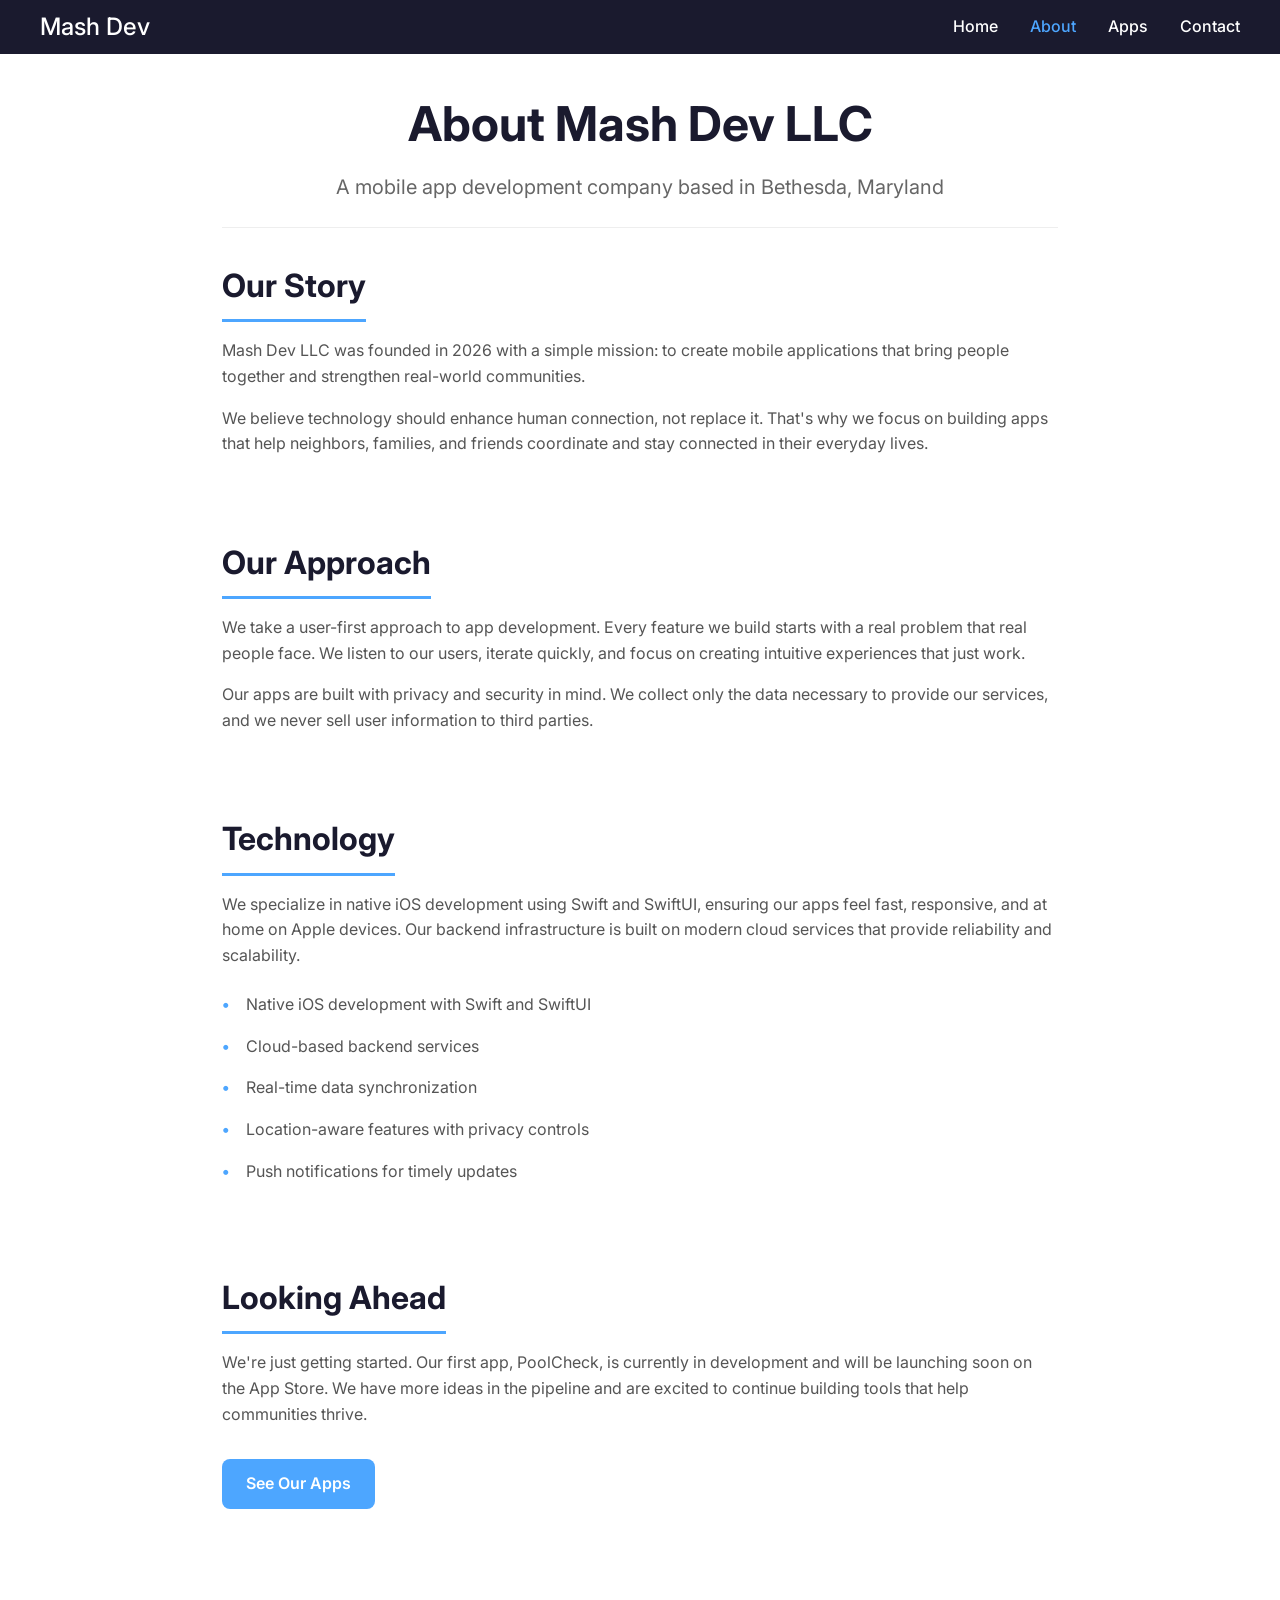
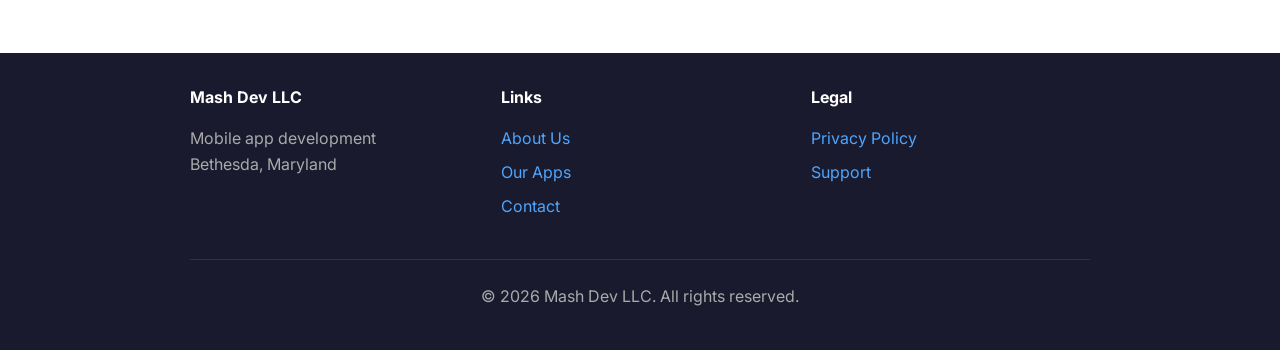
==== about.html @ f5e0c76d "Initial commit — mashdev.dev static site" ====
<!DOCTYPE html>
<html lang="en">
<head>
    <meta charset="UTF-8">
    <meta name="viewport" content="width=device-width, initial-scale=1.0">
    <title>About Us - Mash Dev LLC</title>
    <link rel="stylesheet" href="styles.css">
    <link rel="preconnect" href="https://fonts.googleapis.com">
    <link rel="preconnect" href="https://fonts.gstatic.com" crossorigin>
    <link href="https://fonts.googleapis.com/css2?family=Inter:wght@400;500;600;700&display=swap" rel="stylesheet">
</head>
<body>
    <header>
        <nav>
            <div class="logo"><a href="index.html">Mash Dev</a></div>
            <ul>
                <li><a href="index.html">Home</a></li>
                <li><a href="about.html" class="active">About</a></li>
                <li><a href="apps.html">Apps</a></li>
                <li><a href="contact.html">Contact</a></li>
            </ul>
        </nav>
    </header>

    <main>
        <section id="hero">
            <h1>About Mash Dev LLC</h1>
            <p class="tagline">A mobile app development company based in Bethesda, Maryland</p>
        </section>

        <section class="about-content">
            <h2>Our Story</h2>
            <p>Mash Dev LLC was founded in 2026 with a simple mission: to create mobile applications that bring people together and strengthen real-world communities.</p>
            <p>We believe technology should enhance human connection, not replace it. That's why we focus on building apps that help neighbors, families, and friends coordinate and stay connected in their everyday lives.</p>
        </section>

        <section class="about-content">
            <h2>Our Approach</h2>
            <p>We take a user-first approach to app development. Every feature we build starts with a real problem that real people face. We listen to our users, iterate quickly, and focus on creating intuitive experiences that just work.</p>
            <p>Our apps are built with privacy and security in mind. We collect only the data necessary to provide our services, and we never sell user information to third parties.</p>
        </section>

        <section class="about-content">
            <h2>Technology</h2>
            <p>We specialize in native iOS development using Swift and SwiftUI, ensuring our apps feel fast, responsive, and at home on Apple devices. Our backend infrastructure is built on modern cloud services that provide reliability and scalability.</p>
            <ul class="tech-list">
                <li>Native iOS development with Swift and SwiftUI</li>
                <li>Cloud-based backend services</li>
                <li>Real-time data synchronization</li>
                <li>Location-aware features with privacy controls</li>
                <li>Push notifications for timely updates</li>
            </ul>
        </section>

        <section class="about-content">
            <h2>Looking Ahead</h2>
            <p>We're just getting started. Our first app, PoolCheck, is currently in development and will be launching soon on the App Store. We have more ideas in the pipeline and are excited to continue building tools that help communities thrive.</p>
            <a href="apps.html" class="btn">See Our Apps</a>
        </section>
    </main>

    <footer>
        <div class="footer-content">
            <div class="footer-section">
                <h4>Mash Dev LLC</h4>
                <p>Mobile app development<br>Bethesda, Maryland</p>
            </div>
            <div class="footer-section">
                <h4>Links</h4>
                <ul>
                    <li><a href="about.html">About Us</a></li>
                    <li><a href="apps.html">Our Apps</a></li>
                    <li><a href="contact.html">Contact</a></li>
                </ul>
            </div>
            <div class="footer-section">
                <h4>Legal</h4>
                <ul>
                    <li><a href="privacy.html">Privacy Policy</a></li>
                    <li><a href="support.html">Support</a></li>
                </ul>
            </div>
        </div>
        <div class="footer-bottom">
            <p>&copy; 2026 Mash Dev LLC. All rights reserved.</p>
        </div>
    </footer>
</body>
</html>
---- styles.css ----
* {
    margin: 0;
    padding: 0;
    box-sizing: border-box;
}

body {
    font-family: 'Inter', -apple-system, BlinkMacSystemFont, 'Segoe UI', Roboto, sans-serif;
    line-height: 1.6;
    color: #333;
    background-color: #fff;
}

header {
    background: #1a1a2e;
    padding: 0.5rem 2rem;
    position: sticky;
    top: 0;
    z-index: 100;
}

nav {
    max-width: 1200px;
    margin: 0 auto;
    display: flex;
    justify-content: space-between;
    align-items: center;
}

.logo {
    font-size: 1.5rem;
    font-weight: 700;
    color: #fff;
}

.nav-logo {
    height: 18px;
    width: auto;
}

nav ul {
    display: flex;
    list-style: none;
    gap: 2rem;
}

nav a {
    color: #fff;
    text-decoration: none;
    font-weight: 500;
    transition: color 0.3s;
}

nav a:hover {
    color: #4da6ff;
}

main {
    max-width: 900px;
    margin: 0 auto;
    padding: 2rem;
}

section {
    margin-bottom: 4rem;
    padding-top: 2rem;
}

#hero {
    text-align: center;
    padding: 0.5rem 0 !important;
    padding-top: 0 !important;
    margin-bottom: 0;
    border-bottom: 1px solid #eee;
}

.hero-logo {
    max-width: 585px;
    height: auto;
    margin-bottom: 0;
}

#hero h1 {
    font-size: 3rem;
    color: #1a1a2e;
    margin-bottom: 0.5rem;
}

.tagline {
    font-size: 1.25rem;
    color: #666;
}

h2 {
    font-size: 2rem;
    color: #1a1a2e;
    margin-bottom: 1.5rem;
    padding-bottom: 0.5rem;
    border-bottom: 3px solid #4da6ff;
    display: inline-block;
}

p {
    margin-bottom: 1rem;
    color: #555;
}

.app-card {
    background: #f8f9fa;
    border-radius: 12px;
    padding: 2rem;
    display: flex;
    gap: 2rem;
    align-items: flex-start;
}

.app-icon {
    font-size: 4rem;
    background: linear-gradient(135deg, #4da6ff, #1a1a2e);
    border-radius: 20px;
    width: 100px;
    height: 100px;
    display: flex;
    align-items: center;
    justify-content: center;
    flex-shrink: 0;
}

.app-info h3 {
    font-size: 1.5rem;
    color: #1a1a2e;
    margin-bottom: 0.25rem;
}

.app-status {
    display: inline-block;
    background: #4da6ff;
    color: #fff;
    padding: 0.25rem 0.75rem;
    border-radius: 20px;
    font-size: 0.875rem;
    font-weight: 500;
    margin-bottom: 1rem;
}

.features {
    list-style: none;
    margin-top: 1rem;
}

.features li {
    padding: 0.5rem 0;
    padding-left: 1.5rem;
    position: relative;
    color: #555;
}

.features li::before {
    content: "✓";
    position: absolute;
    left: 0;
    color: #4da6ff;
    font-weight: bold;
}

#contact {
    background: #f8f9fa;
    padding: 2rem;
    border-radius: 12px;
}

.contact-info {
    margin-bottom: 1.5rem;
}

.contact-info p {
    margin-bottom: 0.5rem;
}

.contact-info a {
    color: #4da6ff;
    text-decoration: none;
}

.contact-info a:hover {
    text-decoration: underline;
}

.contact-note {
    font-size: 0.9rem;
    color: #777;
}

footer {
    background: #1a1a2e;
    color: #fff;
    text-align: center;
    padding: 2rem;
    margin-top: 4rem;
}

footer p {
    color: #aaa;
    margin-bottom: 0.5rem;
}

footer a {
    color: #4da6ff;
    text-decoration: none;
}

footer a:hover {
    text-decoration: underline;
}

/* Multi-column footer */
.footer-content {
    max-width: 900px;
    margin: 0 auto;
    display: grid;
    grid-template-columns: repeat(3, 1fr);
    gap: 2rem;
    text-align: left;
    padding-bottom: 2rem;
    border-bottom: 1px solid #333;
}

.footer-section h4 {
    color: #fff;
    margin-bottom: 1rem;
    font-size: 1rem;
}

.footer-section ul {
    list-style: none;
}

.footer-section li {
    margin-bottom: 0.5rem;
}

.footer-bottom {
    padding-top: 1.5rem;
}

/* Buttons */
.btn {
    display: inline-block;
    background: #4da6ff;
    color: #fff;
    padding: 0.75rem 1.5rem;
    border-radius: 8px;
    text-decoration: none;
    font-weight: 600;
    transition: background 0.3s;
    margin-top: 1rem;
}

.btn:hover {
    background: #3a8fd9;
    text-decoration: none;
}

/* Nav active state */
nav a.active {
    color: #4da6ff;
}

.logo a {
    color: #fff;
    text-decoration: none;
}

/* About page */
.about-content {
    margin-bottom: 3rem;
}

.about-content h2 {
    margin-bottom: 1rem;
}

.tech-list {
    list-style: none;
    margin-top: 1rem;
}

.tech-list li {
    padding: 0.5rem 0;
    padding-left: 1.5rem;
    position: relative;
    color: #555;
}

.tech-list li::before {
    content: "•";
    position: absolute;
    left: 0;
    color: #4da6ff;
    font-weight: bold;
}

/* Apps page */
.app-detail {
    margin-bottom: 3rem;
}

.app-header {
    display: flex;
    align-items: center;
    gap: 1.5rem;
    margin-bottom: 2rem;
}

.app-icon-large {
    font-size: 4rem;
    background: linear-gradient(135deg, #4da6ff, #1a1a2e);
    border-radius: 24px;
    width: 120px;
    height: 120px;
    display: flex;
    align-items: center;
    justify-content: center;
    flex-shrink: 0;
}

.app-title-section h2 {
    border: none;
    padding: 0;
    margin-bottom: 0.5rem;
}

.app-description {
    margin-bottom: 2rem;
}

.app-description h3 {
    color: #1a1a2e;
    margin-bottom: 1rem;
}

.features-section {
    margin-bottom: 2rem;
}

.features-section h3 {
    color: #1a1a2e;
    margin-bottom: 1.5rem;
}

.features-grid {
    display: grid;
    grid-template-columns: repeat(2, 1fr);
    gap: 1.5rem;
}

.feature-item {
    background: #f8f9fa;
    padding: 1.5rem;
    border-radius: 12px;
}

.feature-icon {
    font-size: 2rem;
    margin-bottom: 0.75rem;
}

.feature-item h4 {
    color: #1a1a2e;
    margin-bottom: 0.5rem;
}

.feature-item p {
    font-size: 0.9rem;
    margin: 0;
}

.app-cta {
    background: #f8f9fa;
    padding: 2rem;
    border-radius: 12px;
    text-align: center;
}

.app-cta h3 {
    color: #1a1a2e;
    margin-bottom: 1rem;
}

.coming-soon {
    text-align: center;
    padding: 2rem;
    background: #f8f9fa;
    border-radius: 12px;
}

.coming-soon h2 {
    display: block;
    border: none;
}

/* Contact page */
.contact-content {
    display: grid;
    grid-template-columns: 1fr 1fr;
    gap: 3rem;
    margin-bottom: 3rem;
}

.contact-info-section h2,
.contact-details h2 {
    margin-bottom: 1rem;
}

.contact-methods {
    margin-top: 2rem;
}

.contact-method {
    margin-bottom: 1.5rem;
}

.contact-method h3 {
    color: #1a1a2e;
    font-size: 1.1rem;
    margin-bottom: 0.5rem;
}

.contact-method a {
    color: #4da6ff;
    text-decoration: none;
}

.contact-method a:hover {
    text-decoration: underline;
}

.company-info {
    margin-bottom: 2rem;
}

.response-time h3 {
    color: #1a1a2e;
    font-size: 1.1rem;
    margin-bottom: 0.5rem;
}

.faq-section {
    margin-top: 2rem;
}

.faq-section h2 {
    margin-bottom: 1.5rem;
}

.faq-item {
    margin-bottom: 1.5rem;
    padding-bottom: 1.5rem;
    border-bottom: 1px solid #eee;
}

.faq-item:last-child {
    border-bottom: none;
}

.faq-item h3 {
    color: #1a1a2e;
    font-size: 1.1rem;
    margin-bottom: 0.5rem;
}

.faq-item a {
    color: #4da6ff;
}

/* Support page */
.support-content {
    margin-bottom: 3rem;
}

.support-topics {
    margin-top: 2rem;
}

.support-topic {
    margin-bottom: 2rem;
    padding: 1.5rem;
    background: #f8f9fa;
    border-radius: 12px;
}

.support-topic h3 {
    color: #1a1a2e;
    margin-bottom: 1rem;
}

.support-topic ul {
    list-style: none;
}

.support-topic li {
    margin-bottom: 0.75rem;
    color: #555;
}

.contact-support {
    background: #f8f9fa;
    padding: 2rem;
    border-radius: 12px;
}

.contact-support h2 {
    margin-bottom: 1rem;
}

.support-contact {
    margin: 1.5rem 0;
}

.support-contact ul {
    margin-left: 1.5rem;
    margin-top: 0.5rem;
}

.support-contact li {
    color: #555;
    margin-bottom: 0.25rem;
}

.support-contact a {
    color: #4da6ff;
}

.response-note {
    font-style: italic;
    color: #777;
}

/* CTA section */
.cta {
    text-align: center;
    background: #f8f9fa;
    padding: 3rem 2rem;
    border-radius: 12px;
}

.cta h2 {
    display: block;
    border: none;
}

@media (max-width: 768px) {
    nav {
        flex-direction: column;
        gap: 1rem;
    }

    nav ul {
        gap: 1rem;
    }

    #hero h1 {
        font-size: 2rem;
    }

    .app-card {
        flex-direction: column;
        align-items: center;
        text-align: center;
    }

    .features li {
        text-align: left;
    }

    .footer-content {
        grid-template-columns: 1fr;
        text-align: center;
    }

    .features-grid {
        grid-template-columns: 1fr;
    }

    .contact-content {
        grid-template-columns: 1fr;
    }

    .app-header {
        flex-direction: column;
        text-align: center;
    }

    .hero-logo {
        max-width: 300px;
    }

    .nav-logo {
        height: 16px;
    }
}
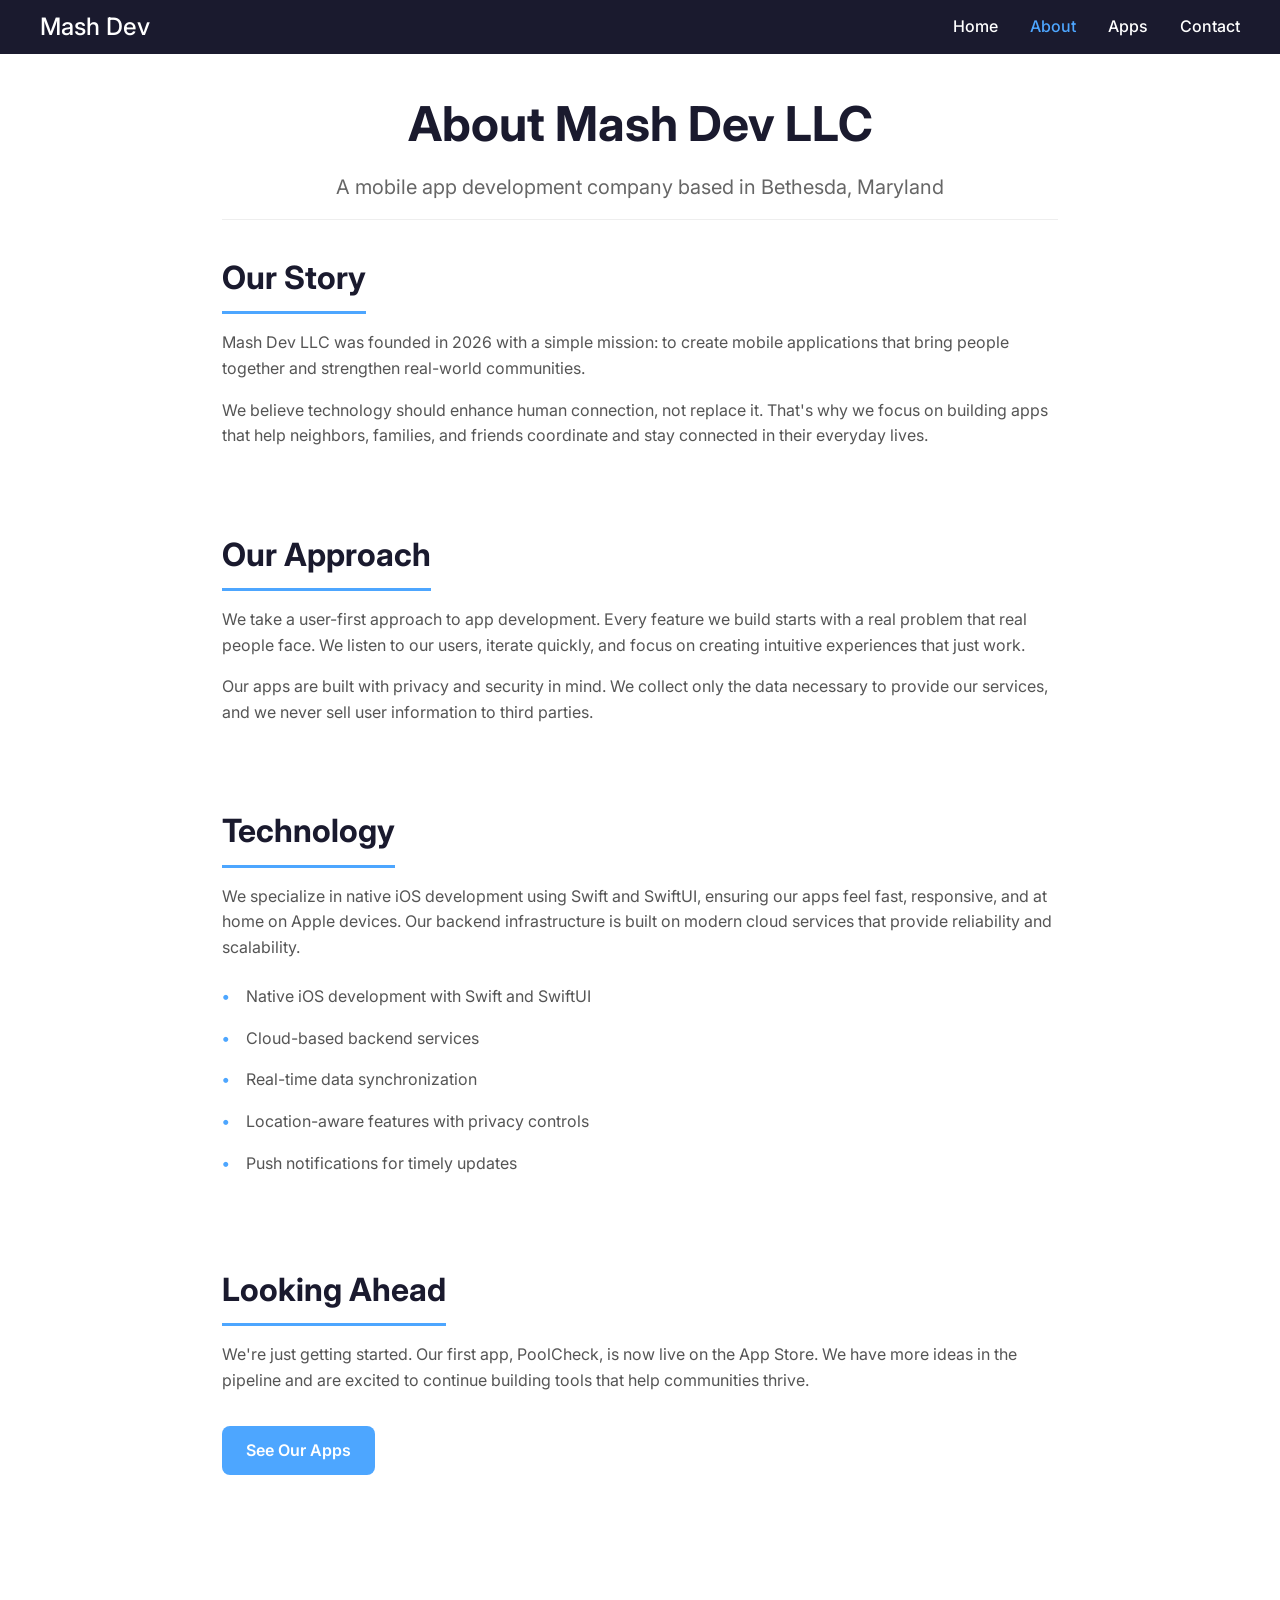
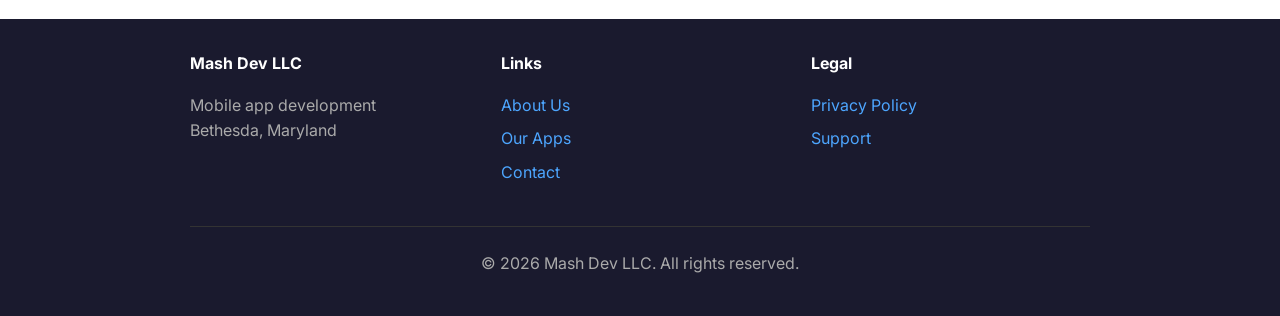
==== commit 30d7aaaf: "PoolCheck: flip beta/coming-soon copy to live + wire App Store download button PoolCheck V1.0.2 went" ====
--- a/about.html
+++ b/about.html
@@ -54,7 +54,7 @@
 
         <section class="about-content">
             <h2>Looking Ahead</h2>
-            <p>We're just getting started. Our first app, PoolCheck, is currently in development and will be launching soon on the App Store. We have more ideas in the pipeline and are excited to continue building tools that help communities thrive.</p>
+            <p>We're just getting started. Our first app, PoolCheck, is now live on the App Store. We have more ideas in the pipeline and are excited to continue building tools that help communities thrive.</p>
             <a href="apps.html" class="btn">See Our Apps</a>
         </section>
     </main>
--- a/styles.css
+++ b/styles.css
@@ -68,16 +68,19 @@
 
 #hero {
     text-align: center;
-    padding: 0.5rem 0 !important;
-    padding-top: 0 !important;
+    padding: 0 !important;
     margin-bottom: 0;
     border-bottom: 1px solid #eee;
 }
 
 .hero-logo {
-    max-width: 585px;
+    max-width: 1200px;
     height: auto;
     margin-bottom: 0;
+}
+
+.intro {
+    padding-top: 1rem;
 }
 
 #hero h1 {
@@ -115,15 +118,12 @@
 }
 
 .app-icon {
-    font-size: 4rem;
-    background: linear-gradient(135deg, #4da6ff, #1a1a2e);
     border-radius: 20px;
-    width: 100px;
-    height: 100px;
-    display: flex;
-    align-items: center;
-    justify-content: center;
+    width: 260px;
+    height: 260px;
     flex-shrink: 0;
+    object-fit: cover;
+    display: block;
 }
 
 .app-info h3 {
